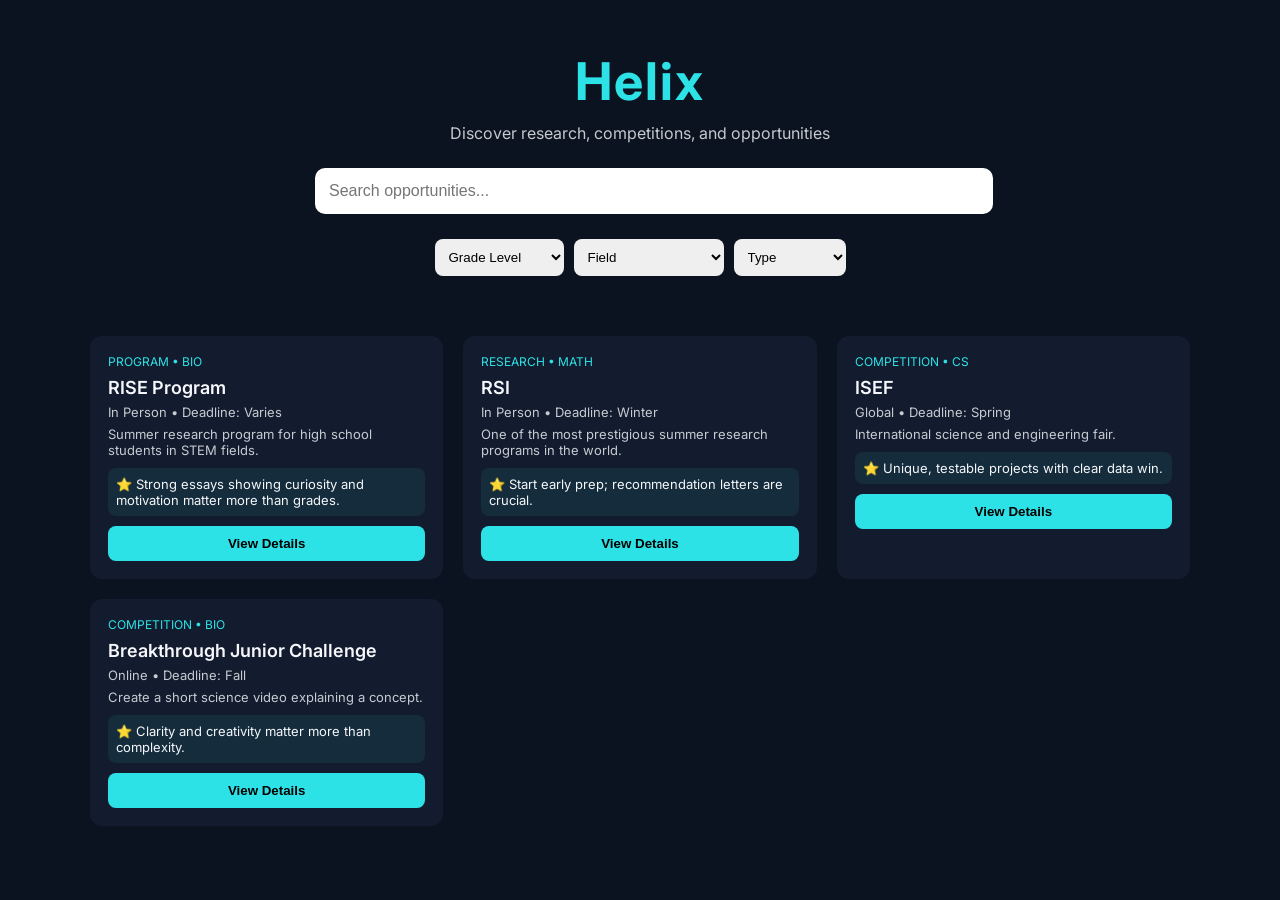
==== index.html @ 12d6d3bf "Create index.html" ====
<!DOCTYPE html>
<html lang="en">
<head>
<meta charset="UTF-8" />
<meta name="viewport" content="width=device-width, initial-scale=1.0"/>
<title>Helix</title>

<link href="https://fonts.googleapis.com/css2?family=Inter:wght@300;400;600&display=swap" rel="stylesheet">

<style>
body {
    margin: 0;
    font-family: Inter, sans-serif;
    background: #0B1320;
    color: #F5F7FA;
}

/* HEADER */
header {
    text-align: center;
    padding: 50px 20px 20px;
}

h1 {
    font-size: 52px;
    margin: 0;
    color: #2DE2E6;
    letter-spacing: 2px;
}

.subtitle {
    opacity: 0.8;
    margin-top: 10px;
}

/* SEARCH */
.search-box {
    margin: 25px auto;
    max-width: 650px;
}

input {
    width: 100%;
    padding: 14px;
    border-radius: 10px;
    border: none;
    outline: none;
    font-size: 16px;
}

/* FILTERS */
.filters {
    display: flex;
    justify-content: center;
    gap: 10px;
    flex-wrap: wrap;
    margin-top: 15px;
}

select {
    padding: 10px;
    border-radius: 8px;
    border: none;
}

/* GRID */
.container {
    display: grid;
    grid-template-columns: repeat(auto-fit, minmax(280px, 1fr));
    gap: 20px;
    padding: 40px;
    max-width: 1100px;
    margin: auto;
}

/* CARD */
.card {
    background: #121C2E;
    padding: 18px;
    border-radius: 12px;
    transition: 0.2s;
}

.card:hover {
    transform: translateY(-3px);
    background: #16233A;
}

.badge {
    color: #2DE2E6;
    font-size: 12px;
    margin-bottom: 8px;
}

.title {
    font-size: 18px;
    font-weight: 600;
}

.meta {
    font-size: 13px;
    opacity: 0.8;
    margin: 6px 0;
}

.tip {
    margin-top: 10px;
    font-size: 13px;
    background: rgba(45,226,230,0.08);
    padding: 8px;
    border-radius: 8px;
}

.button {
    margin-top: 10px;
    width: 100%;
    padding: 10px;
    background: #2DE2E6;
    border: none;
    border-radius: 8px;
    font-weight: bold;
    cursor: pointer;
}
</style>
</head>

<body>

<header>
    <h1>Helix</h1>
    <div class="subtitle">Discover research, competitions, and opportunities</div>

    <div class="search-box">
        <input id="searchInput" type="text" placeholder="Search opportunities...">
    </div>

    <div class="filters">
        <select id="gradeFilter">
            <option value="all">Grade Level</option>
            <option value="high">High School</option>
            <option value="undergrad">Undergraduate</option>
        </select>

        <select id="fieldFilter">
            <option value="all">Field</option>
            <option value="bio">Biology</option>
            <option value="cs">Computer Science</option>
            <option value="math">Math</option>
        </select>

        <select id="typeFilter">
            <option value="all">Type</option>
            <option value="research">Research</option>
            <option value="competition">Competition</option>
            <option value="program">Program</option>
        </select>
    </div>
</header>

<div class="container" id="cards"></div>

<script>
const opportunities = [
{
    title: "RISE Program",
    field: "bio",
    grade: "high",
    type: "program",
    location: "In Person",
    deadline: "Varies",
    desc: "Summer research program for high school students in STEM fields.",
    tip: "Strong essays showing curiosity and motivation matter more than grades."
},
{
    title: "RSI",
    field: "math",
    grade: "high",
    type: "research",
    location: "In Person",
    deadline: "Winter",
    desc: "One of the most prestigious summer research programs in the world.",
    tip: "Start early prep; recommendation letters are crucial."
},
{
    title: "ISEF",
    field: "cs",
    grade: "high",
    type: "competition",
    location: "Global",
    deadline: "Spring",
    desc: "International science and engineering fair.",
    tip: "Unique, testable projects with clear data win."
},
{
    title: "Breakthrough Junior Challenge",
    field: "bio",
    grade: "high",
    type: "competition",
    location: "Online",
    deadline: "Fall",
    desc: "Create a short science video explaining a concept.",
    tip: "Clarity and creativity matter more than complexity."
}
];

const container = document.getElementById("cards");

function render(list) {
    container.innerHTML = "";
    list.forEach(o => {
        container.innerHTML += `
        <div class="card">
            <div class="badge">${o.type.toUpperCase()} • ${o.field.toUpperCase()}</div>
            <div class="title">${o.title}</div>
            <div class="meta">${o.location} • Deadline: ${o.deadline}</div>
            <div class="meta">${o.desc}</div>
            <div class="tip">⭐ ${o.tip}</div>
            <button class="button">View Details</button>
        </div>
        `;
    });
}

render(opportunities);

// SEARCH + FILTER
function filter() {
    let text = document.getElementById("searchInput").value.toLowerCase();
    let grade = document.getElementById("gradeFilter").value;
    let field = document.getElementById("fieldFilter").value;
    let type = document.getElementById("typeFilter").value;

    let filtered = opportunities.filter(o => {
        return (
            (o.title.toLowerCase().includes(text)) &&
            (grade === "all" || o.grade === grade) &&
            (field === "all" || o.field === field) &&
            (type === "all" || o.type === type)
        );
    });

    render(filtered);
}

document.getElementById("searchInput").addEventListener("input", filter);
document.getElementById("gradeFilter").addEventListener("change", filter);
document.getElementById("fieldFilter").addEventListener("change", filter);
document.getElementById("typeFilter").addEventListener("change", filter);
</script>

</body>
</html>
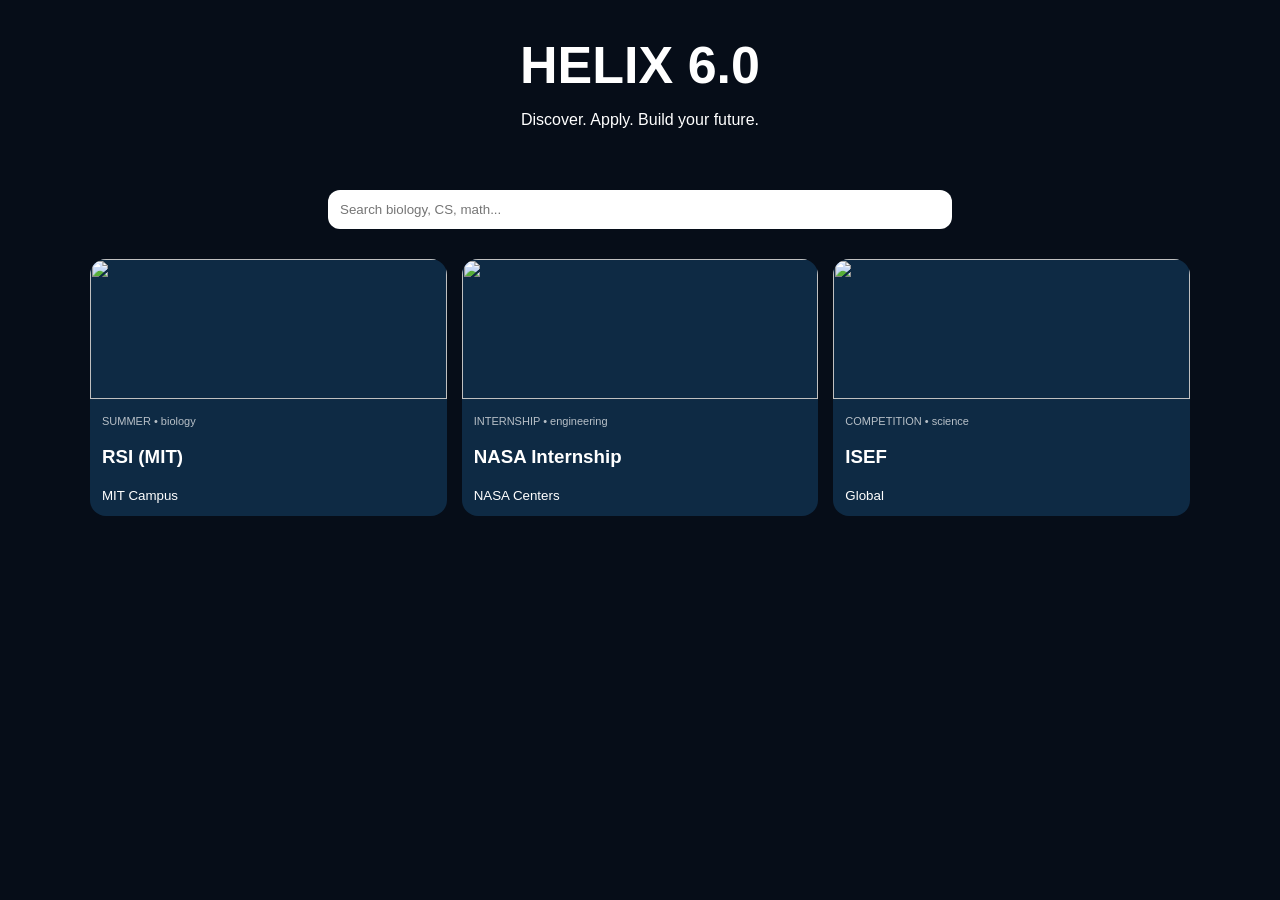
==== commit 076409bf: "Create index.html" ====
--- a/index.html
+++ b/index.html
@@ -1,125 +1,91 @@
 <!DOCTYPE html>
-<html lang="en">
+<html>
 <head>
-<meta charset="UTF-8" />
-<meta name="viewport" content="width=device-width, initial-scale=1.0"/>
-<title>Helix</title>
-
-<link href="https://fonts.googleapis.com/css2?family=Inter:wght@300;400;600&display=swap" rel="stylesheet">
+<meta charset="UTF-8">
+<meta name="viewport" content="width=device-width, initial-scale=1.0">
+<title>Helix 6.0</title>
 
 <style>
-body {
-    margin: 0;
-    font-family: Inter, sans-serif;
-    background: #0B1320;
-    color: #F5F7FA;
+body{
+    margin:0;
+    font-family: Arial;
+    background:#060D18;
+    color:white;
 }
 
 /* HEADER */
-header {
-    text-align: center;
-    padding: 50px 20px 20px;
-}
-
-h1 {
-    font-size: 52px;
-    margin: 0;
-    color: #2DE2E6;
-    letter-spacing: 2px;
-}
-
-.subtitle {
-    opacity: 0.8;
-    margin-top: 10px;
+header{
+    text-align:center;
+    padding:35px 20px;
+}
+
+h1{
+    font-size:52px;
+    margin:0;
 }
 
 /* SEARCH */
-.search-box {
-    margin: 25px auto;
-    max-width: 650px;
-}
-
-input {
-    width: 100%;
-    padding: 14px;
-    border-radius: 10px;
-    border: none;
-    outline: none;
-    font-size: 16px;
-}
-
-/* FILTERS */
-.filters {
-    display: flex;
-    justify-content: center;
-    gap: 10px;
-    flex-wrap: wrap;
-    margin-top: 15px;
-}
-
-select {
-    padding: 10px;
-    border-radius: 8px;
-    border: none;
+input{
+    width:90%;
+    max-width:600px;
+    padding:12px;
+    border-radius:12px;
+    border:none;
+    display:block;
+    margin:10px auto;
 }
 
 /* GRID */
-.container {
-    display: grid;
-    grid-template-columns: repeat(auto-fit, minmax(280px, 1fr));
-    gap: 20px;
-    padding: 40px;
-    max-width: 1100px;
-    margin: auto;
+.container{
+    display:grid;
+    grid-template-columns:repeat(auto-fit,minmax(260px,1fr));
+    gap:15px;
+    padding:20px;
+    max-width:1100px;
+    margin:auto;
 }
 
 /* CARD */
-.card {
-    background: #121C2E;
-    padding: 18px;
-    border-radius: 12px;
-    transition: 0.2s;
-}
-
-.card:hover {
-    transform: translateY(-3px);
-    background: #16233A;
-}
-
-.badge {
-    color: #2DE2E6;
-    font-size: 12px;
-    margin-bottom: 8px;
-}
-
-.title {
-    font-size: 18px;
-    font-weight: 600;
-}
-
-.meta {
-    font-size: 13px;
-    opacity: 0.8;
-    margin: 6px 0;
-}
-
-.tip {
-    margin-top: 10px;
-    font-size: 13px;
-    background: rgba(45,226,230,0.08);
-    padding: 8px;
-    border-radius: 8px;
-}
-
-.button {
-    margin-top: 10px;
-    width: 100%;
-    padding: 10px;
-    background: #2DE2E6;
-    border: none;
-    border-radius: 8px;
-    font-weight: bold;
-    cursor: pointer;
+.card{
+    background:#0E2A44;
+    border-radius:16px;
+    overflow:hidden;
+    cursor:pointer;
+}
+
+.card img{
+    width:100%;
+    height:140px;
+    object-fit:cover;
+}
+
+.card-content{
+    padding:12px;
+}
+
+/* BADGES */
+.badge{
+    font-size:11px;
+    opacity:0.7;
+}
+
+/* MODAL */
+#modal{
+    position:fixed;
+    inset:0;
+    background:#000000cc;
+    display:none;
+    justify-content:center;
+    align-items:center;
+}
+
+.modal-box{
+    background:white;
+    color:black;
+    padding:18px;
+    border-radius:12px;
+    max-width:450px;
+    width:90%;
 }
 </style>
 </head>
@@ -127,125 +93,119 @@
 <body>
 
 <header>
-    <h1>Helix</h1>
-    <div class="subtitle">Discover research, competitions, and opportunities</div>
-
-    <div class="search-box">
-        <input id="searchInput" type="text" placeholder="Search opportunities...">
-    </div>
-
-    <div class="filters">
-        <select id="gradeFilter">
-            <option value="all">Grade Level</option>
-            <option value="high">High School</option>
-            <option value="undergrad">Undergraduate</option>
-        </select>
-
-        <select id="fieldFilter">
-            <option value="all">Field</option>
-            <option value="bio">Biology</option>
-            <option value="cs">Computer Science</option>
-            <option value="math">Math</option>
-        </select>
-
-        <select id="typeFilter">
-            <option value="all">Type</option>
-            <option value="research">Research</option>
-            <option value="competition">Competition</option>
-            <option value="program">Program</option>
-        </select>
-    </div>
+    <h1>HELIX 6.0</h1>
+    <p>Discover. Apply. Build your future.</p>
 </header>
 
-<div class="container" id="cards"></div>
+<input id="search" placeholder="Search biology, CS, math..." oninput="render()">
+
+<div class="container" id="list"></div>
+
+<div id="modal" onclick="closeModal()">
+    <div class="modal-box" id="modalBox"></div>
+</div>
 
 <script>
-const opportunities = [
+
+const data = [
 {
-    title: "RISE Program",
-    field: "bio",
-    grade: "high",
-    type: "program",
-    location: "In Person",
-    deadline: "Varies",
-    desc: "Summer research program for high school students in STEM fields.",
-    tip: "Strong essays showing curiosity and motivation matter more than grades."
+title:"RSI (MIT)",
+type:"summer",
+subject:"biology",
+grade:"High School",
+location:"MIT Campus",
+difficulty:"Advanced",
+deadline:"Winter",
+description:"Elite 6-week research program at MIT.",
+requirements:"Strong academics, essays, recommendations",
+tips:"Show curiosity + specific research interests in essays",
+link:"https://example.com",
+image:"https://images.unsplash.com/photo-1562774053-701939374585"
 },
+
 {
-    title: "RSI",
-    field: "math",
-    grade: "high",
-    type: "research",
-    location: "In Person",
-    deadline: "Winter",
-    desc: "One of the most prestigious summer research programs in the world.",
-    tip: "Start early prep; recommendation letters are crucial."
+title:"NASA Internship",
+type:"internship",
+subject:"engineering",
+grade:"High School / College",
+location:"NASA Centers",
+difficulty:"Advanced",
+deadline:"Varies",
+description:"Work on real space research projects.",
+requirements:"Resume, essays, STEM background",
+tips:"Highlight projects or coding experience",
+link:"https://nasa.gov",
+image:"https://images.unsplash.com/photo-1454789548928-9efd52dc4031"
 },
+
 {
-    title: "ISEF",
-    field: "cs",
-    grade: "high",
-    type: "competition",
-    location: "Global",
-    deadline: "Spring",
-    desc: "International science and engineering fair.",
-    tip: "Unique, testable projects with clear data win."
-},
-{
-    title: "Breakthrough Junior Challenge",
-    field: "bio",
-    grade: "high",
-    type: "competition",
-    location: "Online",
-    deadline: "Fall",
-    desc: "Create a short science video explaining a concept.",
-    tip: "Clarity and creativity matter more than complexity."
+title:"ISEF",
+type:"competition",
+subject:"science",
+grade:"High School",
+location:"Global",
+difficulty:"Advanced",
+deadline:"Spring",
+description:"World’s largest science fair.",
+requirements:"Research project + regional qualification",
+tips:"Originality matters more than complexity",
+link:"https://example.com",
+image:"https://images.unsplash.com/photo-1581091226825-a6a2a5aee158"
 }
 ];
 
-const container = document.getElementById("cards");
-
-function render(list) {
-    container.innerHTML = "";
-    list.forEach(o => {
-        container.innerHTML += `
-        <div class="card">
-            <div class="badge">${o.type.toUpperCase()} • ${o.field.toUpperCase()}</div>
-            <div class="title">${o.title}</div>
-            <div class="meta">${o.location} • Deadline: ${o.deadline}</div>
-            <div class="meta">${o.desc}</div>
-            <div class="tip">⭐ ${o.tip}</div>
-            <button class="button">View Details</button>
+function render(){
+    const q = document.getElementById("search").value.toLowerCase();
+    const list = document.getElementById("list");
+    list.innerHTML = "";
+
+    data.filter(o =>
+        o.title.toLowerCase().includes(q) ||
+        o.subject.toLowerCase().includes(q) ||
+        o.location.toLowerCase().includes(q)
+    ).forEach((o,i)=>{
+        list.innerHTML += `
+        <div class="card" onclick="openModal(${i})">
+            <img src="${o.image}">
+            <div class="card-content">
+                <div class="badge">${o.type.toUpperCase()} • ${o.subject}</div>
+                <h3>${o.title}</h3>
+                <small>${o.location}</small>
+            </div>
         </div>
         `;
     });
 }
 
-render(opportunities);
-
-// SEARCH + FILTER
-function filter() {
-    let text = document.getElementById("searchInput").value.toLowerCase();
-    let grade = document.getElementById("gradeFilter").value;
-    let field = document.getElementById("fieldFilter").value;
-    let type = document.getElementById("typeFilter").value;
-
-    let filtered = opportunities.filter(o => {
-        return (
-            (o.title.toLowerCase().includes(text)) &&
-            (grade === "all" || o.grade === grade) &&
-            (field === "all" || o.field === field) &&
-            (type === "all" || o.type === type)
-        );
-    });
-
-    render(filtered);
-}
-
-document.getElementById("searchInput").addEventListener("input", filter);
-document.getElementById("gradeFilter").addEventListener("change", filter);
-document.getElementById("fieldFilter").addEventListener("change", filter);
-document.getElementById("typeFilter").addEventListener("change", filter);
+function openModal(i){
+    const o = data[i];
+
+    document.getElementById("modalBox").innerHTML = `
+        <h2>${o.title}</h2>
+        <p>${o.description}</p>
+
+        <p><b>Location:</b> ${o.location}</p>
+        <p><b>Grade:</b> ${o.grade}</p>
+        <p><b>Difficulty:</b> ${o.difficulty}</p>
+        <p><b>Deadline:</b> ${o.deadline}</p>
+
+        <hr>
+
+        <p><b>Requirements:</b> ${o.requirements}</p>
+        <p><b>Tips to get in:</b> ${o.tips}</p>
+
+        <a href="${o.link}" target="_blank">Apply / Learn More</a>
+    `;
+
+    document.getElementById("modal").style.display="flex";
+}
+
+function closeModal(){
+    document.getElementById("modal").style.display="none";
+}
+
+render();
+
 </script>
 
 </body>
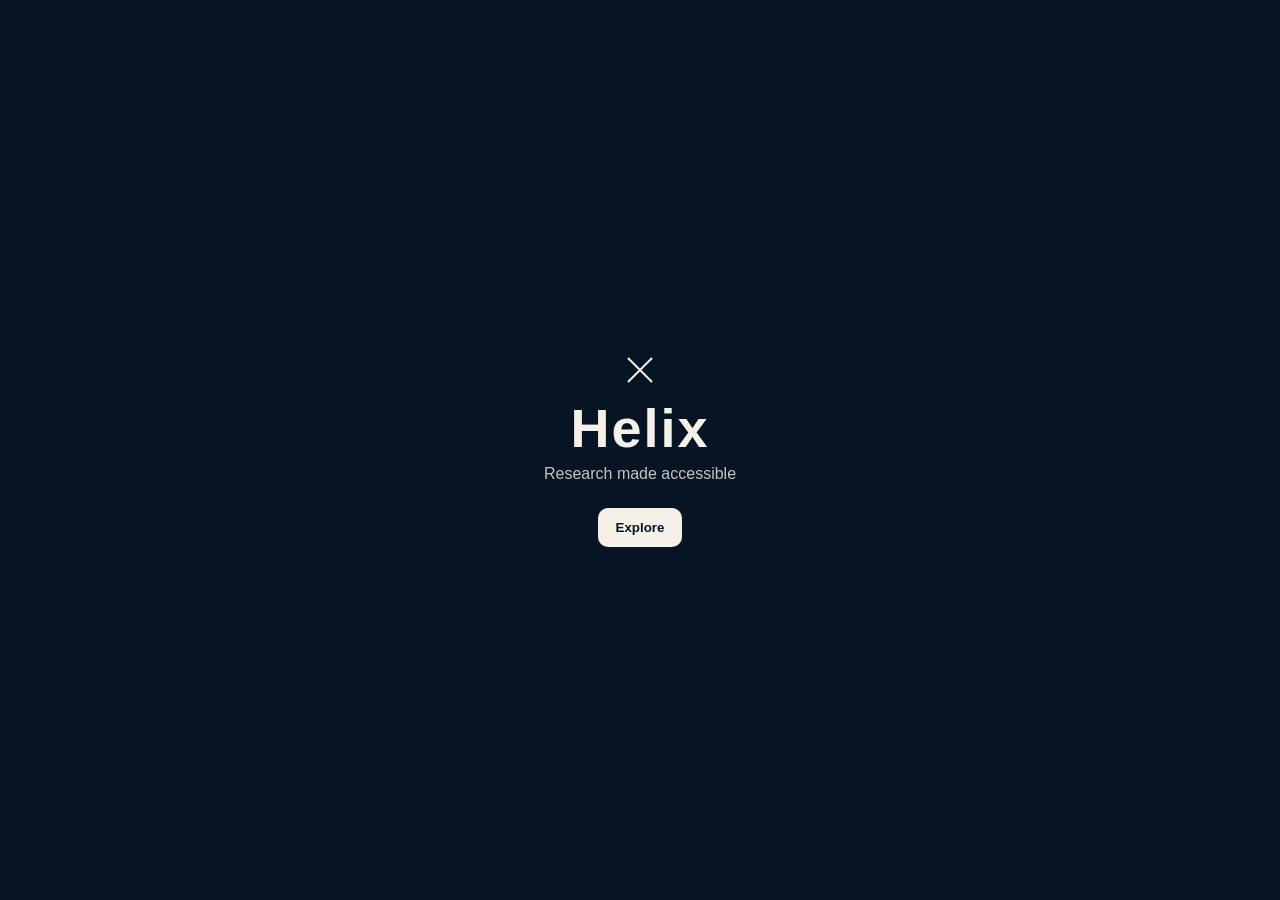
==== commit 7738cab0: "Create index.html" ====
--- a/index.html
+++ b/index.html
@@ -3,70 +3,99 @@
 <head>
 <meta charset="UTF-8">
 <meta name="viewport" content="width=device-width, initial-scale=1.0">
-<title>Helix 6.0</title>
+<title>Helix</title>
 
 <style>
 body{
     margin:0;
     font-family: Arial;
-    background:#060D18;
-    color:white;
-}
-
-/* HEADER */
-header{
+    background:#061423;
+    color:#F5F1E8; /* cream */
+}
+
+/* LANDING */
+#landing{
+    height:100vh;
+    display:flex;
+    flex-direction:column;
+    justify-content:center;
+    align-items:center;
     text-align:center;
-    padding:35px 20px;
-}
-
-h1{
-    font-size:52px;
-    margin:0;
-}
-
-/* SEARCH */
-input{
-    width:90%;
-    max-width:600px;
-    padding:12px;
-    border-radius:12px;
+}
+
+/* DNA ICON */
+.dna{
+    width:34px;
+    height:34px;
+    margin-bottom:10px;
+    position:relative;
+}
+
+.dna::before,
+.dna::after{
+    content:"";
+    position:absolute;
+    width:2px;
+    height:34px;
+    background:#F5F1E8;
+    left:50%;
+    transform:translateX(-50%) rotate(45deg);
+}
+
+.dna::after{
+    transform:translateX(-50%) rotate(-45deg);
+}
+
+/* TITLE */
+.logo{
+    font-size:54px;
+    font-weight:bold;
+    letter-spacing:2px;
+}
+
+/* TAGLINE */
+.tagline{
+    opacity:0.8;
+    margin-top:6px;
+}
+
+/* BUTTON */
+button{
+    margin-top:25px;
+    padding:12px 18px;
     border:none;
-    display:block;
-    margin:10px auto;
+    border-radius:10px;
+    font-weight:bold;
+    cursor:pointer;
+    background:#F5F1E8;
+    color:#061423;
+}
+
+/* HOME */
+#home{
+    display:none;
+    padding:20px;
 }
 
 /* GRID */
-.container{
+.grid{
     display:grid;
-    grid-template-columns:repeat(auto-fit,minmax(260px,1fr));
-    gap:15px;
-    padding:20px;
-    max-width:1100px;
-    margin:auto;
+    grid-template-columns:repeat(auto-fit,minmax(160px,1fr));
+    gap:14px;
+    margin-top:20px;
 }
 
 /* CARD */
 .card{
     background:#0E2A44;
-    border-radius:16px;
-    overflow:hidden;
+    padding:18px;
+    border-radius:14px;
     cursor:pointer;
-}
-
-.card img{
-    width:100%;
-    height:140px;
-    object-fit:cover;
-}
-
-.card-content{
-    padding:12px;
-}
-
-/* BADGES */
-.badge{
-    font-size:11px;
-    opacity:0.7;
+    transition:0.2s;
+}
+
+.card:hover{
+    transform:scale(1.04);
 }
 
 /* MODAL */
@@ -84,23 +113,37 @@
     color:black;
     padding:18px;
     border-radius:12px;
-    max-width:450px;
     width:90%;
+    max-width:420px;
 }
 </style>
 </head>
 
 <body>
 
-<header>
-    <h1>HELIX 6.0</h1>
-    <p>Discover. Apply. Build your future.</p>
-</header>
-
-<input id="search" placeholder="Search biology, CS, math..." oninput="render()">
-
-<div class="container" id="list"></div>
-
+<!-- LANDING -->
+<div id="landing">
+
+    <div class="dna"></div>
+
+    <div class="logo">Helix</div>
+
+    <div class="tagline">Research made accessible</div>
+
+    <button onclick="enterSite()">Explore</button>
+
+</div>
+
+<!-- HOME -->
+<div id="home">
+
+    <h2 style="text-align:center;">Opportunities</h2>
+
+    <div class="grid" id="grid"></div>
+
+</div>
+
+<!-- MODAL -->
 <div id="modal" onclick="closeModal()">
     <div class="modal-box" id="modalBox"></div>
 </div>
@@ -110,91 +153,79 @@
 const data = [
 {
 title:"RSI (MIT)",
-type:"summer",
-subject:"biology",
+type:"Summer Program",
+desc:"Elite high school research program.",
+location:"MIT",
 grade:"High School",
-location:"MIT Campus",
-difficulty:"Advanced",
 deadline:"Winter",
-description:"Elite 6-week research program at MIT.",
-requirements:"Strong academics, essays, recommendations",
-tips:"Show curiosity + specific research interests in essays",
-link:"https://example.com",
-image:"https://images.unsplash.com/photo-1562774053-701939374585"
+apply:"Essays + recommendations",
+link:"https://example.com"
 },
-
 {
 title:"NASA Internship",
-type:"internship",
-subject:"engineering",
-grade:"High School / College",
+type:"Internship",
+desc:"Space and engineering research work.",
 location:"NASA Centers",
-difficulty:"Advanced",
+grade:"HS / College",
 deadline:"Varies",
-description:"Work on real space research projects.",
-requirements:"Resume, essays, STEM background",
-tips:"Highlight projects or coding experience",
-link:"https://nasa.gov",
-image:"https://images.unsplash.com/photo-1454789548928-9efd52dc4031"
+apply:"Application + resume",
+link:"https://nasa.gov"
 },
-
 {
 title:"ISEF",
-type:"competition",
-subject:"science",
+type:"Competition",
+desc:"Global science fair for students.",
+location:"Worldwide",
 grade:"High School",
-location:"Global",
-difficulty:"Advanced",
 deadline:"Spring",
-description:"World’s largest science fair.",
-requirements:"Research project + regional qualification",
-tips:"Originality matters more than complexity",
-link:"https://example.com",
-image:"https://images.unsplash.com/photo-1581091226825-a6a2a5aee158"
+apply:"Project qualification",
+link:"https://example.com"
+},
+{
+title:"Polygence",
+type:"Virtual",
+desc:"1-on-1 research mentorship online.",
+location:"Online",
+grade:"High School",
+deadline:"Rolling",
+apply:"Short application",
+link:"https://polygence.org"
 }
 ];
 
+function enterSite(){
+    document.getElementById("landing").style.display="none";
+    document.getElementById("home").style.display="block";
+    render();
+}
+
 function render(){
-    const q = document.getElementById("search").value.toLowerCase();
-    const list = document.getElementById("list");
-    list.innerHTML = "";
-
-    data.filter(o =>
-        o.title.toLowerCase().includes(q) ||
-        o.subject.toLowerCase().includes(q) ||
-        o.location.toLowerCase().includes(q)
-    ).forEach((o,i)=>{
-        list.innerHTML += `
+    const grid=document.getElementById("grid");
+    grid.innerHTML="";
+
+    data.forEach((o,i)=>{
+        grid.innerHTML+=`
         <div class="card" onclick="openModal(${i})">
-            <img src="${o.image}">
-            <div class="card-content">
-                <div class="badge">${o.type.toUpperCase()} • ${o.subject}</div>
-                <h3>${o.title}</h3>
-                <small>${o.location}</small>
-            </div>
+            <b>${o.title}</b><br>
+            <small>${o.type}</small>
         </div>
         `;
     });
 }
 
 function openModal(i){
-    const o = data[i];
-
-    document.getElementById("modalBox").innerHTML = `
+    const o=data[i];
+
+    document.getElementById("modalBox").innerHTML=`
         <h2>${o.title}</h2>
-        <p>${o.description}</p>
+        <p>${o.desc}</p>
 
         <p><b>Location:</b> ${o.location}</p>
         <p><b>Grade:</b> ${o.grade}</p>
-        <p><b>Difficulty:</b> ${o.difficulty}</p>
         <p><b>Deadline:</b> ${o.deadline}</p>
-
-        <hr>
-
-        <p><b>Requirements:</b> ${o.requirements}</p>
-        <p><b>Tips to get in:</b> ${o.tips}</p>
-
-        <a href="${o.link}" target="_blank">Apply / Learn More</a>
+        <p><b>How to apply:</b> ${o.apply}</p>
+
+        <a href="${o.link}" target="_blank">Open Link</a>
     `;
 
     document.getElementById("modal").style.display="flex";
@@ -204,8 +235,6 @@
     document.getElementById("modal").style.display="none";
 }
 
-render();
-
 </script>
 
 </body>
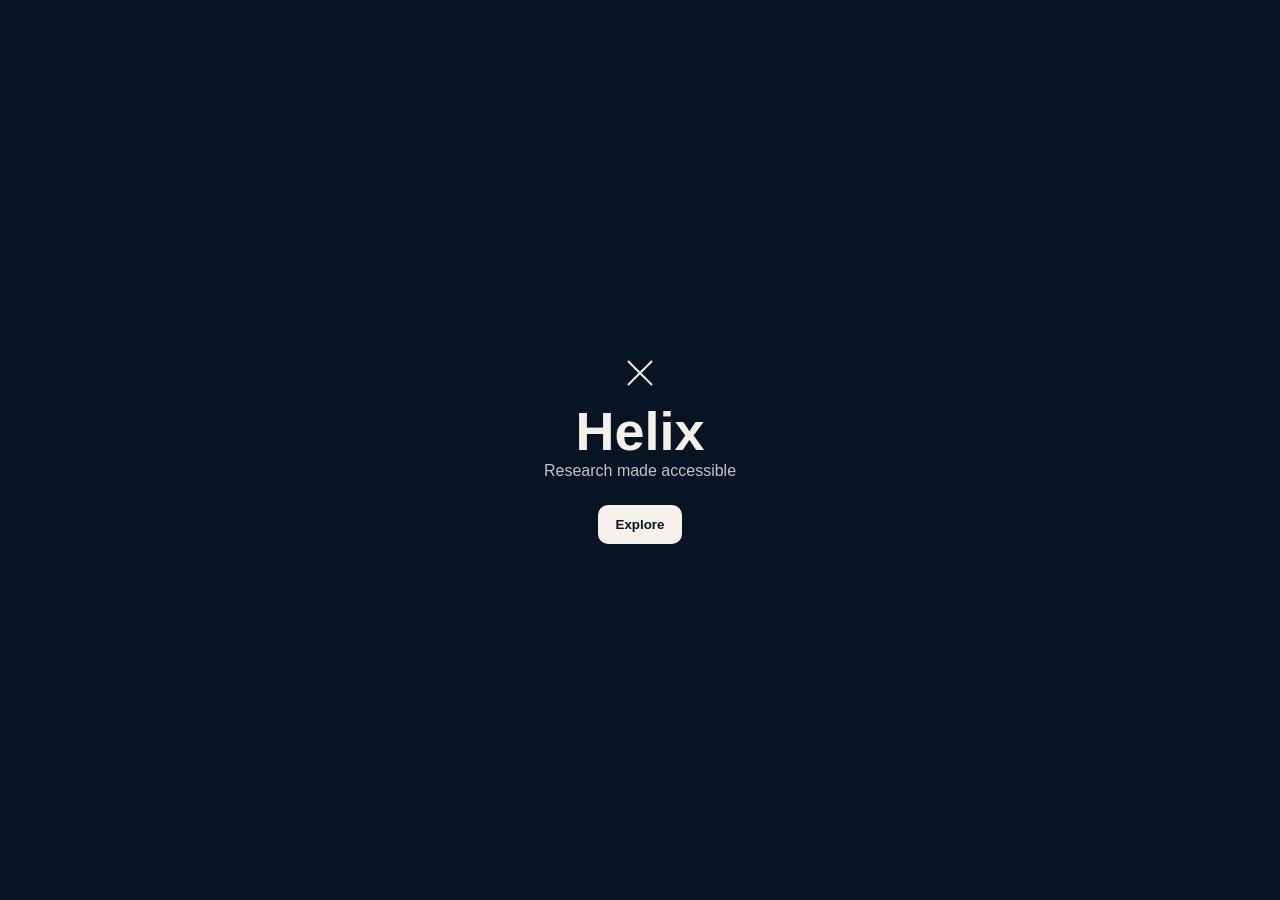
==== commit 69ef072c: "Create index.html" ====
--- a/index.html
+++ b/index.html
@@ -10,7 +10,7 @@
     margin:0;
     font-family: Arial;
     background:#061423;
-    color:#F5F1E8; /* cream */
+    color:#F5F1E8;
 }
 
 /* LANDING */
@@ -23,7 +23,6 @@
     text-align:center;
 }
 
-/* DNA ICON */
 .dna{
     width:34px;
     height:34px;
@@ -46,20 +45,15 @@
     transform:translateX(-50%) rotate(-45deg);
 }
 
-/* TITLE */
 .logo{
     font-size:54px;
     font-weight:bold;
-    letter-spacing:2px;
-}
-
-/* TAGLINE */
+}
+
 .tagline{
     opacity:0.8;
-    margin-top:6px;
-}
-
-/* BUTTON */
+}
+
 button{
     margin-top:25px;
     padding:12px 18px;
@@ -71,31 +65,47 @@
     color:#061423;
 }
 
-/* HOME */
-#home{
+/* EXPLORE */
+#explore{
     display:none;
     padding:20px;
 }
 
-/* GRID */
+.section-title{
+    text-align:center;
+    margin-top:20px;
+}
+
+/* CATEGORY GRID */
+.cat-grid{
+    display:grid;
+    grid-template-columns:repeat(auto-fit,minmax(140px,1fr));
+    gap:10px;
+    margin-top:20px;
+}
+
+.cat{
+    background:#0E2A44;
+    padding:14px;
+    border-radius:12px;
+    text-align:center;
+    cursor:pointer;
+}
+
+/* OPPORTUNITY GRID */
 .grid{
     display:grid;
-    grid-template-columns:repeat(auto-fit,minmax(160px,1fr));
-    gap:14px;
+    grid-template-columns:repeat(auto-fit,minmax(220px,1fr));
+    gap:12px;
     margin-top:20px;
 }
 
-/* CARD */
 .card{
-    background:#0E2A44;
-    padding:18px;
+    background:#F5F1E8;
+    color:#061423;
+    padding:14px;
     border-radius:14px;
     cursor:pointer;
-    transition:0.2s;
-}
-
-.card:hover{
-    transform:scale(1.04);
 }
 
 /* MODAL */
@@ -125,19 +135,34 @@
 <div id="landing">
 
     <div class="dna"></div>
-
     <div class="logo">Helix</div>
-
     <div class="tagline">Research made accessible</div>
 
-    <button onclick="enterSite()">Explore</button>
+    <button onclick="enter()">Explore</button>
 
 </div>
 
-<!-- HOME -->
-<div id="home">
-
-    <h2 style="text-align:center;">Opportunities</h2>
+<!-- EXPLORE -->
+<div id="explore">
+
+    <h2 class="section-title">Explore Categories</h2>
+
+    <div class="cat-grid">
+
+        <div class="cat">Virtual</div>
+        <div class="cat">Competitions</div>
+        <div class="cat">Internships</div>
+        <div class="cat">Research</div>
+        <div class="cat">Summer</div>
+        <div class="cat">STEM Programs</div>
+        <div class="cat">Online Courses</div>
+        <div class="cat">Fellowships</div>
+        <div class="cat">Hackathons</div>
+        <div class="cat">Scholarships</div>
+
+    </div>
+
+    <h2 class="section-title">All Opportunities (100+ later)</h2>
 
     <div class="grid" id="grid"></div>
 
@@ -150,54 +175,47 @@
 
 <script>
 
+function enter(){
+    document.getElementById("landing").style.display="none";
+    document.getElementById("explore").style.display="block";
+    render();
+}
+
 const data = [
 {
 title:"RSI (MIT)",
-type:"Summer Program",
-desc:"Elite high school research program.",
+type:"Research",
+subject:"Biology",
 location:"MIT",
 grade:"High School",
 deadline:"Winter",
-apply:"Essays + recommendations",
+desc:"Elite research program",
+apply:"Essay + recommendations",
 link:"https://example.com"
 },
 {
 title:"NASA Internship",
 type:"Internship",
-desc:"Space and engineering research work.",
-location:"NASA Centers",
+subject:"CS / Engineering",
+location:"NASA",
 grade:"HS / College",
 deadline:"Varies",
+desc:"Space research internship",
 apply:"Application + resume",
 link:"https://nasa.gov"
 },
 {
 title:"ISEF",
 type:"Competition",
-desc:"Global science fair for students.",
-location:"Worldwide",
+subject:"Science",
+location:"Global",
 grade:"High School",
 deadline:"Spring",
+desc:"Global science fair",
 apply:"Project qualification",
 link:"https://example.com"
-},
-{
-title:"Polygence",
-type:"Virtual",
-desc:"1-on-1 research mentorship online.",
-location:"Online",
-grade:"High School",
-deadline:"Rolling",
-apply:"Short application",
-link:"https://polygence.org"
 }
 ];
-
-function enterSite(){
-    document.getElementById("landing").style.display="none";
-    document.getElementById("home").style.display="block";
-    render();
-}
 
 function render(){
     const grid=document.getElementById("grid");
@@ -207,7 +225,7 @@
         grid.innerHTML+=`
         <div class="card" onclick="openModal(${i})">
             <b>${o.title}</b><br>
-            <small>${o.type}</small>
+            <small>${o.location} • ${o.subject}</small>
         </div>
         `;
     });
@@ -222,8 +240,10 @@
 
         <p><b>Location:</b> ${o.location}</p>
         <p><b>Grade:</b> ${o.grade}</p>
+        <p><b>Subject:</b> ${o.subject}</p>
         <p><b>Deadline:</b> ${o.deadline}</p>
-        <p><b>How to apply:</b> ${o.apply}</p>
+
+        <p><b>Apply:</b> ${o.apply}</p>
 
         <a href="${o.link}" target="_blank">Open Link</a>
     `;
